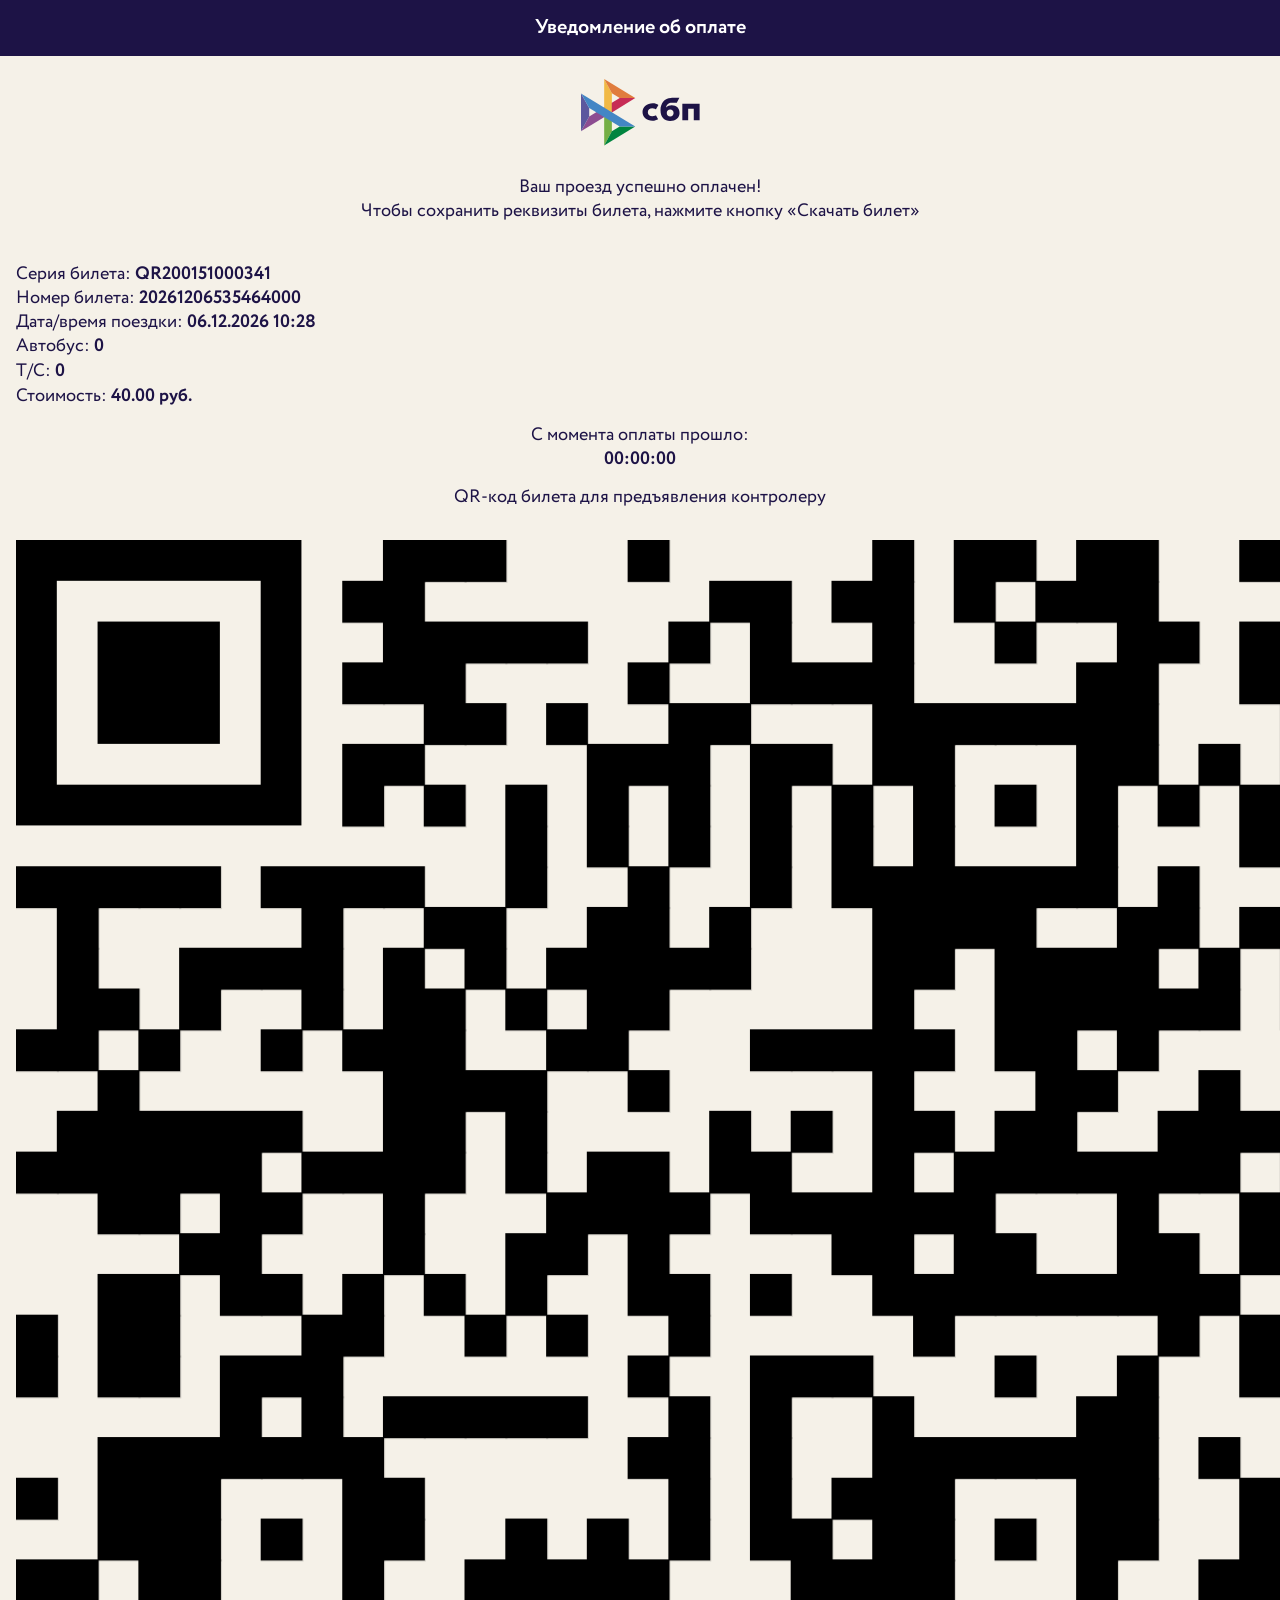
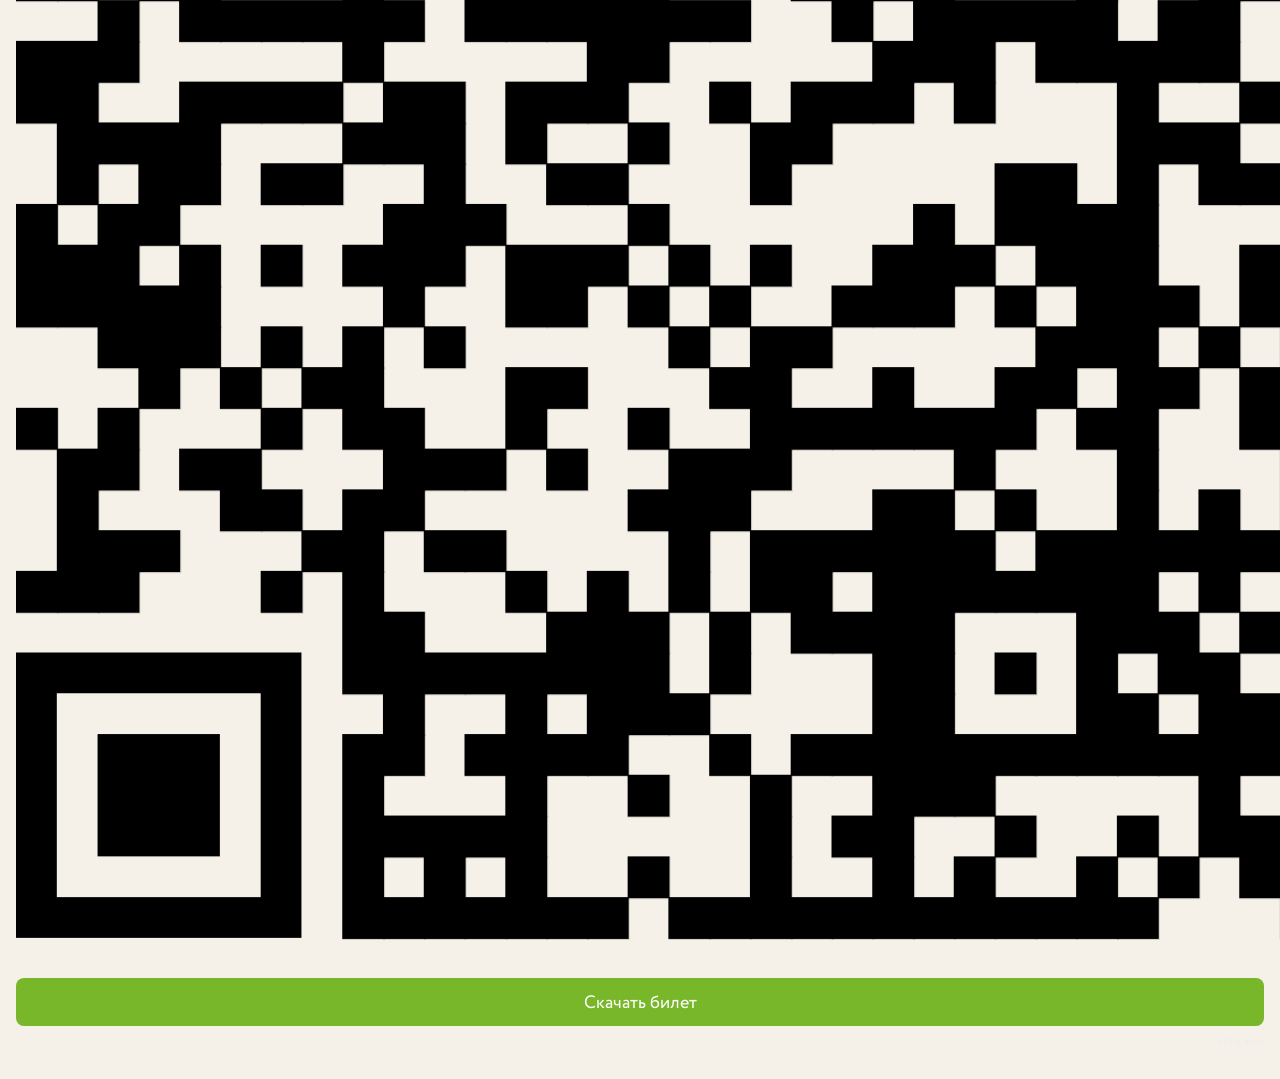
==== index.html @ 93c86c0e "Update index.html" ====
<!DOCTYPE html>
<html lang="ru">

<head>
    <meta charset="UTF-8">
    <meta name="viewport" content="width=device-width, initial-scale=1.0, maximum-scale=1.0, user-scalable=no">
    <title>Уведомление об оплате</title>
    <base href=".">
    <link rel="icon" type="image/x-icon" href="./favicon.ico">
    <link rel="shortcut icon" type="image/x-icon" href="./favicon.ico">

    <style>
        html, body {
            min-height: 100%;
            margin: 0;
            box-sizing: border-box;
            background-color: #f5f1e8;
            font-family: 'Circe', sans-serif;
        }

        @font-face {
            font-family: 'Circe';
            src: url(circe-bold-webfont.27529df664ce2f0e.woff2) format("woff2"),
                 url(circe-bold-webfont.a6d441f673662776.woff) format("woff");
            font-weight: 700;
        }

        @font-face {
            font-family: 'Circe';
            src: url(circe-regular-webfont.70e2ea4fb032224b.woff2) format("woff2"),
                 url(circe-regular-webfont.01fbe67cb561e424.woff) format("woff");
            font-weight: 400;
        }

        .logo {
            text-align: center;
            margin: 16px 0;
        }

        .content {
            padding: 0 16px;
        }

        .ticket {
            margin-top: 39px;
        }

        .ticket__qrcode {
            margin: 31px 0;
            text-align: center;
        }

        .ticket__button {
            margin-bottom: 32px;
        }

        .trip-details {
            margin-bottom: 35px;
        }

        .text-block {
            text-align: center;
            margin-bottom: 14px;
        }

        .trip-details p {
            text-align: left;
        }

        /* Скрытие input и стилизация */
        .input-hidden {
            opacity: 0;
            position: absolute;
            pointer-events: none;
        }

        /* Стили для отображения числа без рамки */
        .editable-number {
            display: inline-block;
            border-bottom: 1px dashed transparent;
        }

        .editable-number:hover {
            border-bottom-color: #000;
            cursor: pointer;
        }

        /* Медиа-запросы для адаптивности QR-кода */
        @media (max-width: 767px) {
            .ticket__qrcode img,
            .ticket__qrcode canvas {
                height: 350px !important;
                width: 350px !important;
            }
        }

        /* Стили для toast-уведомления */
        #toast {
            visibility: hidden;
            min-width: 250px;
            margin-left: -125px;
            background-color: #333;
            color: #fff;
            text-align: center;
            border-radius: 2px;
            padding: 16px;
            position: fixed;
            z-index: 1;
            left: 50%;
            bottom: 30px;
            font-size: 17px;
            transition: opacity 0.5s, bottom 0.5s;
            opacity: 0;
        }

        #toast.show {
            visibility: visible;
            opacity: 1;
            bottom: 50px;
        }

        body {
            position: relative;
        }

        .video-container {
            position: absolute;
            top: 0;
            left: 0;
            width: 100%;
            height: 100%;
            z-index: 1000;
            display: none;
            background-color: rgba(0, 0, 0, 0.7);
        }

        .video-container video {
            position: absolute;
            top: 50%;
            left: 50%;
            transform: translate(-50%, -50%);
            max-width: 90%;
            max-height: 90%;
        }
    </style>

    <link rel="stylesheet" href="./style.css" media="all">
</head>

<body>
    <noscript>
        <div><img style="position:absolute; left:-9999px;" alt="" src="./95305900"></div>
    </noscript>
    
    <app-root ng-version="14.3.0">
        <router-outlet></router-outlet>
        <app-wrapper>
            <div class="wrapper">
                <app-header>
                    <header>
                        <h1 onclick="playVideo()">Уведомление об оплате</h1>
                        <div class="video-container" id="videoContainer" style="display: none;">
                            <video id="payment-notification-video" controls>
                                <source src="" type="video/mp4">
                                Ваш браузер не поддерживает видео.
                            </video>
                        </div>
                    </header>
                </app-header>
                
                <div class="logo">
                    <img src="./logo.svg" alt="Система Быстрых Платежей">
                </div>
                
                <div class="content">
                    <router-outlet></router-outlet>
                    <app-result>
                        <div class="text-block text-block_text-align_center">
                            <p>Ваш проезд успешно оплачен!<br>Чтобы сохранить реквизиты билета, нажмите кнопку «Скачать билет»</p>
                        </div>
                        <app-ticket>
                            <div class="ticket">
                                <app-trip-details>
                                    <div class="trip-details text-block" id="trip-details">
                                        <p>Серия билета: <strong id="ticket-series">QR2001</strong></p>
                                        <p>Номер билета: <strong id="ticket-number">20240715071131000</strong></p>
                                        <p>Дата/время поездки: <strong id="ticket-date-time"></strong></p>
                                        <p>
                                            <span id="bus-label" onclick="toggleTransport()">Автобус:</span>
                                            <strong class="editable-number" id="ticket-bus" onclick="editBus()">0</strong>
                                            <input type="number" id="input-ticket-bus" class="input-hidden" onblur="saveBus()">
                                        </p>
                                        <p>
                                            <span>Т/С:</span>
                                            <strong class="editable-number" id="ticket-tc" onclick="editTC()">0</strong>
                                            <input type="number" id="input-ticket-tc" class="input-hidden" onblur="saveTC()">
                                        </p>
                                        <p>
                                            Стоимость:
                                            <strong class="editable-number" id="ticket-price" onclick="editPrice()">40.00 руб.</strong>
                                            <input type="text" id="input-ticket-price" class="input-hidden">
                                        </p>
                                    </div>
                                </app-trip-details>
                                
                                <div class="text-block text-block_text-align_center text-block_margin-bottom_14">
                                    <p onclick="resetTimer()">С момента оплаты прошло:<br><strong id="time-since-payment">00:00:00</strong></p>
                                </div>
                                
                                <div class="text-block text-block_text-align_center">
                                    <p>QR-код билета для предъявления контролеру</p>
                                </div>
                                
                                <div class="ticket__qrcode">
                                    <img src="./qrcode.png" alt="QR-код билета" style="height: 2000px; width: 2000px;" aria-label="url" title="Билет">
                                </div>
                                
                                <div class="ticket__button">
                                    <app-button>
                                        <div class="for-button">
                                            <button class="for-button__button" onclick="showToast('Ошибка')">Скачать билет</button>
                                        </div>
                                        <div class="footer-text">v1.2 by doycs</div>
                                    </app-button>
                                </div>
                            </div>
                        </app-ticket>
                    </app-result>
                </div>
            </div>
        </app-wrapper>
    </app-root>

    <div id="toast">Ошибка</div>

    <script>
        document.addEventListener('DOMContentLoaded', function() {
            function updateTime() {
                const now = new Date();
                const options = { year: 'numeric', month: 'numeric', day: 'numeric', hour: 'numeric', minute: 'numeric', timeZone: 'Europe/Moscow' };
                const formattedDate = now.toLocaleDateString('ru-RU', options).replace(',', '');
                document.getElementById('ticket-date-time').textContent = formattedDate;
            }

            function generateRandomNumber(min, max) {
                return Math.floor(Math.random() * (max - min + 1)) + min;
            }

            function updateTicket() {
                const randomTwoDigit = generateRandomNumber(1, 79).toString().padStart(2, '0');
                const randomThreeDigit = generateRandomNumber(11, 800).toString().padStart(3, '0');
                const now = new Date();
                const year = now.getFullYear();
                const month = ('0' + (now.getMonth() + 1)).slice(-2);
                const day = ('0' + now.getDate()).slice(-2);
                const randomDigits = generateRandomNumber(100000, 999999);
                const ticketNumber = year + month + day + randomDigits + '000';
                
                document.getElementById('ticket-series').textContent = 'QR2001' + randomTwoDigit + '000' + randomThreeDigit;
                document.getElementById('ticket-number').textContent = ticketNumber;
            }

            // Инициализация
            updateTime();
            updateTicket();
            setInterval(updateTime, 1000 * 60); // Каждую минуту
            setInterval(updateTicket, 24 * 60 * 60 * 1000); // Каждые 24 часа
        });

        function editBus() {
            toggleEditVisibility('ticket-bus', 'input-ticket-bus');
        }

        function editTC() {
            toggleEditVisibility('ticket-tc', 'input-ticket-tc');
        }

        function editPrice() {
            toggleEditVisibility('ticket-price', 'input-ticket-price', ' руб.');
        }

        function toggleEditVisibility(textId, inputId, suffix = '') {
            const textElement = document.getElementById(textId);
            const inputElement = document.getElementById(inputId);

            inputElement.value = textElement.textContent.replace(suffix, '');
            textElement.style.display = 'none';
            inputElement.style.display = 'inline-block';
            inputElement.focus();
        }

        function saveValue(textId, inputId, suffix = '') {
            const textElement = document.getElementById(textId);
            const inputElement = document.getElementById(inputId);
            const newValue = inputElement.value.trim();

            if (newValue !== '' && !isNaN(newValue)) {
                textElement.textContent = newValue + suffix;
            }

            inputElement.style.display = 'none';
            textElement.style.display = 'inline-block';
        }

        // Обработчики для сохранения изменений при потере фокуса
        document.getElementById('input-ticket-bus').addEventListener('blur', () => saveValue('ticket-bus', 'input-ticket-bus'));
        document.getElementById('input-ticket-tc').addEventListener('blur', () => saveValue('ticket-tc', 'input-ticket-tc'));
        document.getElementById('input-ticket-price').addEventListener('blur', () => saveValue('ticket-price', 'input-ticket-price', ' руб.'));

        function showToast(message) {
            const toast = document.getElementById('toast');
            toast.textContent = message;
            toast.classList.add('show');

            setTimeout(() => {
                toast.classList.remove('show');
            }, 3000);
        }

        function toggleTransport() {
            const busLabel = document.getElementById("bus-label");
            busLabel.textContent = busLabel.textContent === "Автобус:" ? "Троллейбус:" : "Автобус:";
        }

        let seconds = 0; 

        function resetTimer() {
            seconds = 0; 
            updateTimer(); 
        }

        function updateTimer() {
            const hours = Math.floor(seconds / 3600);
            const minutes = Math.floor((seconds % 3600) / 60);
            const remainingSeconds = seconds % 60;

            const timeString = 
                (hours < 10 ? "0" : "") + hours + ":" + 
                (minutes < 10 ? "0" : "") + minutes + ":" + 
                (remainingSeconds < 10 ? "0" : "") + remainingSeconds;

            document.getElementById("time-since-payment").textContent = timeString;
            seconds++; 
        }

        setInterval(updateTimer, 1000); 

        function playVideo() {
            const videoContainer = document.getElementById("videoContainer");
            const video = document.getElementById("payment-notification-video");
    
            const randomVideoIndex = Math.floor(Math.random() * 5) + 1; 
            video.src = `${randomVideoIndex}.mp4`;
    
            videoContainer.classList.add('fullscreen');
    
            videoContainer.style.display = "flex"; 
            video.play();
    
            videoContainer.addEventListener('click', function() {
                video.pause();
                videoContainer.classList.remove('fullscreen');
                videoContainer.style.display = 'none';
            });
        }
    </script>

    <style>
        .show {
            display: block;
        }
        .input-hidden {
            display: none;
        }
    </style>
</body>

<!-- 

Так, ЕБАТЬ 
Во-первых, зачем ты сюда зашел?
Во-вторых, скажи спасибо создателю, что экономишь свои копейки ебаные.
В-третьих не пизди сайт пжпжпж.

devblog v2.0 qr-ZOV🇺🇦:
    можно менять автобус/троллейбус.
    код почищен от хуйни.
    обнуление таймера по нажатию.
    улучшен qr-код.
    добавлены 5 забавных *.mp4.
    исправлены баги времени.
    новый юрл для схожести.

info:
    dev @zxchoxxy
    подписка в месяц 350руб.

-->
---- style.css ----
/* Reset and basic styles */
html, body {
    height: auto;
    min-height: 100%;
}

body {
    margin: 0;
    box-sizing: border-box;
    background-color: #f5f1e8;
    font-family: Circe, sans-serif;
}

div {
    box-sizing: border-box;
}

/* Font faces */
@font-face {
    font-family: Circe;
    src: url(circe-bold-webfont.27529df664ce2f0e.woff2) format("woff2"),
         url(circe-bold-webfont.a6d441f673662776.woff) format("woff");
    font-weight: 700;
    font-style: normal;
}

@font-face {
    font-family: Circe;
    src: url(circe-regular-webfont.70e2ea4fb032224b.woff2) format("woff2"),
         url(circe-regular-webfont.01fbe67cb561e424.woff) format("woff");
    font-weight: 400;
    font-style: normal;
}

/* Loader styles */
.loader {
    display: block;
    position: absolute;
    overflow: hidden;
    width: 100%;
    height: 100%;
    left: 0;
    top: 0;
    background: #f5f1e8;
    z-index: 1000;
}

.video-container.fullscreen {
    position: fixed;
    top: 0;
    left: 0;
    width: 100%;
    height: 100%;
    z-index: 1000;
    display: flex;
    justify-content: center;
    align-items: center;
    background-color: rgba(0, 0, 0, 0.7);
}

.video-container.fullscreen video {
    max-width: 100%;
    max-height: 100%;
}

.footer-text {
    font-size: 8px;
    color: #ebebeb;
    text-align: right;
    margin-top: 10px; /* добавляем отступ между кнопкой и надписью */
}

.loader_mini {
    position: relative;
    height: 8px;
}

.loader__line {
    display: flex;
    flex-wrap: nowrap;
    justify-content: space-between;
    position: relative;
    width: 100%;
    height: 8px;
}

.loader__line span {
    display: block;
    position: absolute;
    height: 8px;
    animation: loaderPart1 1.3s linear infinite;
}

/* Keyframes for loader animation omitted for brevity */

.loader__text {
    text-align: center;
    color: #1d1346;
    font-size: 18px;
    line-height: 24px;
}

/* Wrapper and header styles */
.wrapper {
    width: 100%;
    height: auto;
    display: block;
    position: relative;
}

header {
    height: 56px;
    background: #1d1346;
    display: flex;
    justify-content: center;
    align-items: center;
    padding: 20px;
    box-sizing: border-box;
}

header h1 {
    color: #fff;
}

h1 {
    font-weight: 700;
    font-size: 20px;
    line-height: 24px;
    margin: 0;
    padding: 0;
}

/* Text block styles */
.text-block_text-align_center {
    text-align: center;
}

.text-block_margin-bottom_39 {
    margin-bottom: 39px;
}

.text-block_margin-bottom_16 {
    margin-bottom: 16px;
}

.text-block p {
    font-size: 18px;
    line-height: 24px;
    color: #1d1346;
    margin: 0;
}

/* Input switch styles */
.input-switch {
    display: flex;
    cursor: pointer;
    align-items: center;
}

.input-switch_justify-content_center {
    justify-content: center;
}

.input-switch input {
    display: none;
}

.input-switch__track {
    display: block;
    position: relative;
    width: 34px;
    height: 14px;
    border-radius: 7px;
    background: rgba(181, 181, 181, 0.38);
    transition: all 0.12s ease-in;
}

.input-switch__handle {
    display: block;
    position: absolute;
    width: 20px;
    height: 20px;
    background: #b5b5b5;
    border-radius: 50%;
    transform: translateY(-3px);
    left: 0;
    transition: all 0.12s ease-in;
}

.input-switch_checked .input-switch__handle {
    left: 14px;
    background: #78b72a;
    transition-timing-function: ease-out;
}

.input-switch_checked .input-switch__track {
    background: rgba(120, 183, 42, 0.38);
}

.input-switch label {
    color: #1d1346;
    font-weight: 700;
    font-size: 18px;
    line-height: 24px;
    margin-right: 12px;
}

/* Input text styles */
.input-text {
    display: block;
    position: relative;
    width: 100%;
    height: 48px;
}

.input-text input {
    font-family: Circe, sans-serif;
    display: block;
    position: relative;
    width: 100%;
    height: 48px;
    background: #fff;
    border: none;
    outline: none;
    border-radius: 4px 4px 0 0;
    padding: 22px 16px 6px;
    box-sizing: border-box;
    font-size: 16px;
    line-height: 16px;
    color: #1d1346;
    transition: all 0.14s ease;
}

.input-text label {
    display: block;
    position: absolute;
    left: 16px;
    top: 50%;
    transform: translateY(-50%);
    font-size: 18px;
    line-height: 18px;
    color: #b1b9cf;
    transition: all 0.14s ease;
}

.input-text input:focus,
.input-text input.filled {
    box-shadow: inset 0 -1px 1px #b1b9cf;
}

.input-text input:focus + label,
.input-text input.filled + label {
    transform: translateY(0);
    top: 6px;
    font-size: 12px;
    line-height: 12px;
    color: #1d1346;
}

.ng-touched.ng-invalid > .input-text input {
    color: #e40646;
}

.ng-touched.ng-invalid > .input-text label {
    color: #e40646;
}

/* Button styles */
.for-button {
    display: block;
    position: relative;
    overflow: hidden;
}

.for-button button,
.for-button a {
    display: block;
    position: relative;
    width: 100%;
    height: 48px;
    border: none;
    background: #78b72a;
    border-radius: 8px;
    font-family: Circe, sans-serif;
    color: #fff;
    font-size: 18px;
    line-height: 48px;
    text-decoration: none;
    text-align: center;
}

.for-button button:disabled,
.for-button a:disabled {
    background: rgba(120, 183, 42, 0.38);
}

.for-button button.for-button__button_transparent,
.for-button a.for-button__button_transparent {
    background: transparent;
    color: #0698d6;
}

.for-button button.for-button__button_transparent:disabled,
.for-button a.for-button__button_transparent:disabled {
    opacity: 0.5;
}

/* Ripple effect */
.ripple {
    display: block;
    position: absolute;
    z-index: 1;
    border-radius: 50%;
    background: rgba(0, 0, 0, 0.1);
    transform: scale(0);
    animation: ripple 0s linear;
}

@keyframes ripple {
    to {
        opacity: 0;
        transform: scale(2.5);
    }
}

/* Input error block */
.input-error-block {
    padding: 0 0 0 16px;
}

.input-error-block p {
    margin: 0;
    padding: 0;
    color: #e40646;
    font-size: 12px;
    line-height: 12px;
}

/* Pop-up styles */
.pop-up {
    display: block;
    position: fixed;
    bottom: 0;
    left: 0;
    right: 0;
    background-color: #f5f1e8;
    border-radius: 8px 8px 0 0;
    padding: 24px 16px;
    z-index: 110;
    transform: translateY(100%);
    transition: all 0.2s ease;
}

.pop-up_visible {
    transform: translateY(0);
}

.pop-up__content {
    text-align: center;
    font-size: 14px;
    line-height: 20px;
    font-weight: 700;
    margin-bottom: 16px;
}

/* Overlay styles */
.overlay {
    z-index: 100;
    display: block;
    position: fixed;
    background: #1d1346;
    opacity: 0;
    inset: 0;
    transition: all 0.2s ease;
}

.overlay_visible {
    opacity: 0.5;
}
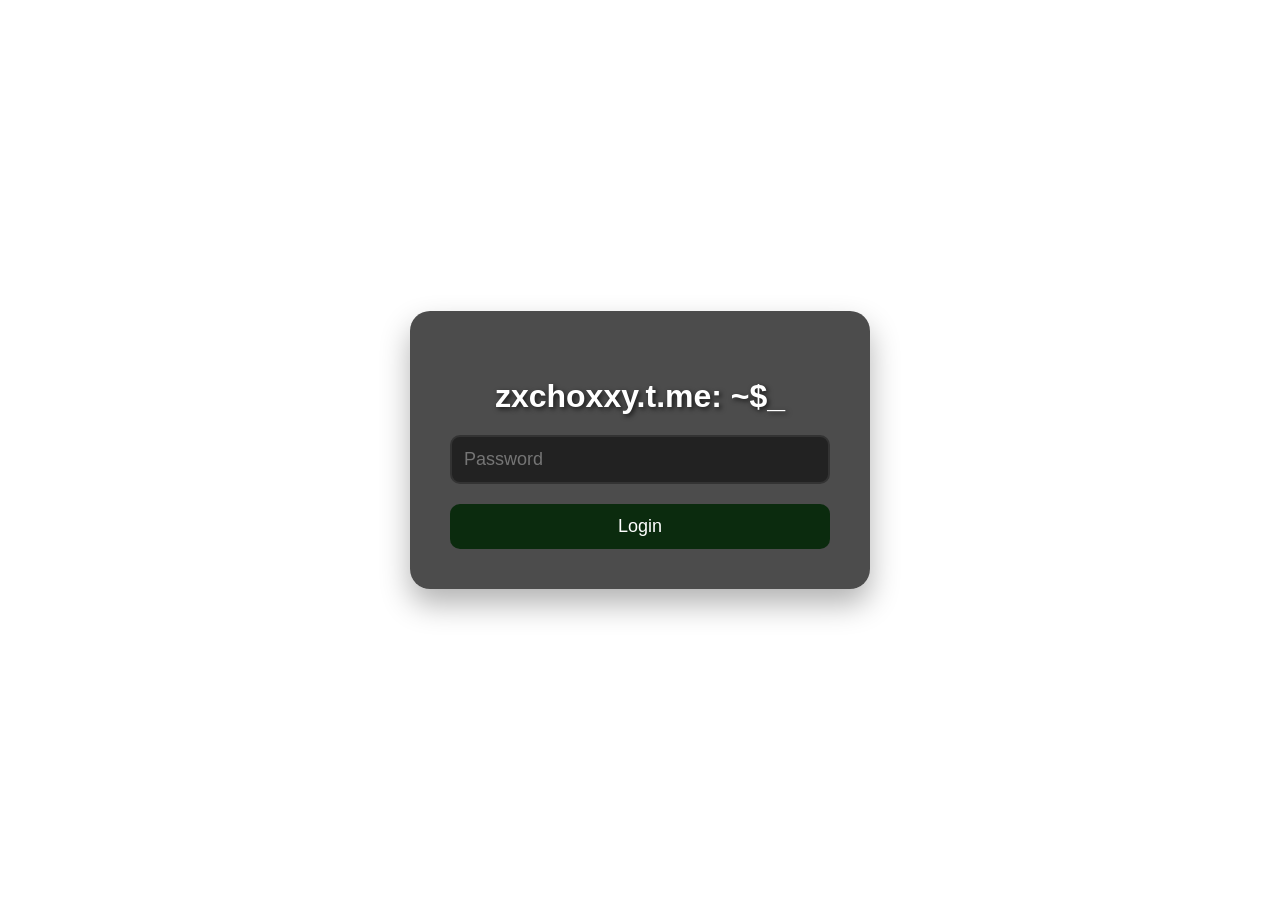
==== commit 3c775814: "upd" ====
--- a/index.html
+++ b/index.html
@@ -56,6 +56,15 @@
 
         .trip-details {
             margin-bottom: 35px;
+            display: flex;
+            flex-direction: column;
+            align-items: center;
+            justify-content: center;
+            text-align: center;
+        }
+
+        .trip-details p {
+            margin: 5px 0;
         }
 
         .text-block {
@@ -63,29 +72,34 @@
             margin-bottom: 14px;
         }
 
-        .trip-details p {
-            text-align: left;
-        }
-
-        /* Скрытие input и стилизация */
         .input-hidden {
             opacity: 0;
             position: absolute;
             pointer-events: none;
         }
 
-        /* Стили для отображения числа без рамки */
         .editable-number {
             display: inline-block;
             border-bottom: 1px dashed transparent;
+            cursor: pointer;
+            font-size: 20px;
+            font-weight: 700;
         }
 
         .editable-number:hover {
             border-bottom-color: #000;
-            cursor: pointer;
-        }
-
-        /* Медиа-запросы для адаптивности QR-кода */
+        }
+
+        .styled-input {
+            width: 60px;
+            font-size: 16px;
+            padding: 5px;
+            text-align: center;
+            background-color: #f5f1e8;
+            border: 1px solid #ccc;
+            border-radius: 4px;
+        }
+
         @media (max-width: 767px) {
             .ticket__qrcode img,
             .ticket__qrcode canvas {
@@ -94,7 +108,6 @@
             }
         }
 
-        /* Стили для toast-уведомления */
         #toast {
             visibility: hidden;
             min-width: 250px;
@@ -119,10 +132,6 @@
             bottom: 50px;
         }
 
-        body {
-            position: relative;
-        }
-
         .video-container {
             position: absolute;
             top: 0;
@@ -142,6 +151,146 @@
             max-width: 90%;
             max-height: 90%;
         }
+
+        .payment-info-details {
+            display: flex;
+            justify-content: center;
+            flex-direction: column;
+            align-items: center;
+            font-size: 18px;
+            line-height: 24px;
+            font-weight: 400;
+            letter-spacing: 0.02em;
+            margin-bottom: 32px;
+            color: #1d1346;
+        }
+
+        #bus-label {
+            font-size: 20px;
+            font-weight: 700;
+            margin-bottom: 6px;
+            cursor: pointer;
+        }
+
+        .editable-number.ticket-price {
+            font-size: 48px;
+            line-height: 54px;
+            font-weight: 400;
+            margin-bottom: 17px;
+        }
+
+        .price-number {
+            font-size: 48px;
+            line-height: 54px;
+            font-weight: 700;
+            margin-bottom: 17px;
+        }
+
+        .currency-symbol {
+            font-size: 48px;
+            line-height: 54px;
+            font-weight: 400;
+            margin-bottom: 17px;
+        }
+
+        .editable-number.ticket-price:hover {
+            text-decoration: underline;
+        }
+
+        .editable-number.transport-number {
+            font-size: 16px;
+            color: rgb(181, 181, 181);
+            line-height: 24px;
+        }
+
+        /* Light theme */
+        :root {
+            --totl-primary-background: rgba(255, 255, 255, 0.8);
+            --totl-primary-font-color: #000;
+            --totl-primate-font-descolor: #565656;
+        }
+
+        /* Dark theme */
+        @media (prefers-color-scheme: dark) {
+            :root {
+                --totl-primary-background: rgba(0, 0, 0, 0.8);
+                --totl-primary-font-color: #fff;
+                --totl-primate-font-descolor: #cecece;
+            }
+        }
+
+        .payment-info-details {
+            display: flex;
+            justify-content: center;
+            flex-direction: column;
+            align-items: center;
+            font-size: 18px;
+            line-height: 24px;
+            font-weight: 400;
+            letter-spacing: 0.02em;
+            margin-bottom: 32px;
+            font-family: 'Circe', sans-serif;
+            color: #1d1346;
+        }
+
+        .label, .editable-number.transport-number {
+            font-family: 'Circe', sans-serif;
+            font-weight: 350;
+            color: rgb(181, 181, 181);
+            font-size: 16px;
+            line-height: 24px;
+        }
+
+        body {
+            background-color: #f5f1e8;
+            font-family: 'Circe', sans-serif;
+        }
+
+        .payment-info-details {
+            display: flex;
+            justify-content: center;
+            flex-direction: column;
+            align-items: center;
+            font-size: 18px;
+            line-height: 24px;
+            font-weight: 400;
+            letter-spacing: 0.02em;
+            margin-bottom: 32px;
+            font-family: 'Circe', sans-serif;
+            color: #1d1346;
+        }
+
+        #ticket-date-time {
+            font-family: 'Circe', sans-serif;
+            font-size: 18px;
+            font-weight: 400;
+            color: rgb(29, 19, 70);
+            line-height: 24px;
+            letter-spacing: 0.02em;
+        }
+
+        .text-block {
+            margin-top: 24px;
+            margin-bottom: 14px;
+        }
+
+        .text-block p {
+            font-family: Circe, sans-serif;
+            font-weight: 400;
+            font-size: 32px;
+            line-height: 32px;
+            color: rgb(29, 19, 70);
+            margin: 0;
+            text-align: center;
+        }
+
+        #time-since-payment {
+            font-family: Circe, sans-serif;
+            font-weight: 700;
+            font-size: 32px;
+            line-height: 32px;
+            color: rgb(29, 19, 70);
+        }
     </style>
 
     <link rel="stylesheet" href="./style.css" media="all">
@@ -151,7 +300,7 @@
     <noscript>
         <div><img style="position:absolute; left:-9999px;" alt="" src="./95305900"></div>
     </noscript>
-    
+
     <app-root ng-version="14.3.0">
         <router-outlet></router-outlet>
         <app-wrapper>
@@ -167,54 +316,60 @@
                         </div>
                     </header>
                 </app-header>
-                
+
                 <div class="logo">
                     <img src="./logo.svg" alt="Система Быстрых Платежей">
                 </div>
-                
+
                 <div class="content">
                     <router-outlet></router-outlet>
                     <app-result>
                         <div class="text-block text-block_text-align_center">
-                            <p>Ваш проезд успешно оплачен!<br>Чтобы сохранить реквизиты билета, нажмите кнопку «Скачать билет»</p>
+                            <p>Ваш проезд успешно оплачен!</p>
                         </div>
                         <app-ticket>
                             <div class="ticket">
                                 <app-trip-details>
-                                    <div class="trip-details text-block" id="trip-details">
-                                        <p>Серия билета: <strong id="ticket-series">QR2001</strong></p>
-                                        <p>Номер билета: <strong id="ticket-number">20240715071131000</strong></p>
-                                        <p>Дата/время поездки: <strong id="ticket-date-time"></strong></p>
+                                    <div class="trip-details text-block modern-trip-details" id="trip-details">
                                         <p>
-                                            <span id="bus-label" onclick="toggleTransport()">Автобус:</span>
-                                            <strong class="editable-number" id="ticket-bus" onclick="editBus()">0</strong>
+                                            <span id="bus-label" onclick="toggleTransport()">Автобус: №</span><strong class="editable-number" id="ticket-bus" onclick="editBus()">0</strong>
                                             <input type="number" id="input-ticket-bus" class="input-hidden" onblur="saveBus()">
                                         </p>
+
                                         <p>
-                                            <span>Т/С:</span>
-                                            <strong class="editable-number" id="ticket-tc" onclick="editTC()">0</strong>
-                                            <input type="number" id="input-ticket-tc" class="input-hidden" onblur="saveTC()">
+                                            <strong class="editable-number price-number" id="ticket-price" onclick="editPrice()">40</strong><span class="currency-symbol"> ₽</span>
+                                            <input type="text" id="input-ticket-price" class="input-hidden styled-input">
                                         </p>
+
                                         <p>
-                                            Стоимость:
-                                            <strong class="editable-number" id="ticket-price" onclick="editPrice()">40.00 руб.</strong>
-                                            <input type="text" id="input-ticket-price" class="input-hidden">
+                                            <strong id="ticket-date-time" class="date-time"></strong>
+                                        </p>
+
+                                        <p>
+                                            <span class="label">Т/С:</span>
+                                            <strong class="editable-number transport-number" id="ticket-tc" onclick="editTC()">0</strong>
+                                            <input type="number" id="input-ticket-tc" class="input-hidden styled-input" onblur="saveTC()">
                                         </p>
                                     </div>
                                 </app-trip-details>
-                                
+
                                 <div class="text-block text-block_text-align_center text-block_margin-bottom_14">
                                     <p onclick="resetTimer()">С момента оплаты прошло:<br><strong id="time-since-payment">00:00:00</strong></p>
                                 </div>
-                                
-                                <div class="text-block text-block_text-align_center">
-                                    <p>QR-код билета для предъявления контролеру</p>
-                                </div>
-                                
+
                                 <div class="ticket__qrcode">
                                     <img src="./qrcode.png" alt="QR-код билета" style="height: 2000px; width: 2000px;" aria-label="url" title="Билет">
                                 </div>
-                                
+
+                                <div class="text-block text-block_text-align_center">
+                                    <p>Серия билета: <strong id="ticket-series">QR2001</strong></p>
+                                    <p>Номер билета: <strong id="ticket-number">20240715071131000</strong></p>
+                                </div>
+
+                                <div class="text-block text-block_text-align_center">
+                                    <p>Предъявите контролеру QR-код.<br>Чтобы сохранить реквизиты билета, нажмите кнопку «Скачать»</p>
+                                </div>
+
                                 <div class="ticket__button">
                                     <app-button>
                                         <div class="for-button">
@@ -276,7 +431,7 @@
         }
 
         function editPrice() {
-            toggleEditVisibility('ticket-price', 'input-ticket-price', ' руб.');
+            toggleEditVisibility('ticket-price', 'input-ticket-price');
         }
 
         function toggleEditVisibility(textId, inputId, suffix = '') {
@@ -305,7 +460,7 @@
         // Обработчики для сохранения изменений при потере фокуса
         document.getElementById('input-ticket-bus').addEventListener('blur', () => saveValue('ticket-bus', 'input-ticket-bus'));
         document.getElementById('input-ticket-tc').addEventListener('blur', () => saveValue('ticket-tc', 'input-ticket-tc'));
-        document.getElementById('input-ticket-price').addEventListener('blur', () => saveValue('ticket-price', 'input-ticket-price', ' руб.'));
+        document.getElementById('input-ticket-price').addEventListener('blur', () => saveValue('ticket-price', 'input-ticket-price',));
 
         function showToast(message) {
             const toast = document.getElementById('toast');
@@ -319,14 +474,14 @@
 
         function toggleTransport() {
             const busLabel = document.getElementById("bus-label");
-            busLabel.textContent = busLabel.textContent === "Автобус:" ? "Троллейбус:" : "Автобус:";
-        }
-
-        let seconds = 0; 
+            busLabel.textContent = busLabel.textContent === "Автобус: №" ? "Троллейбус: №" : "Автобус: №";
+        }
+
+        let seconds = 0;
 
         function resetTimer() {
-            seconds = 0; 
-            updateTimer(); 
+            seconds = 0;
+            updateTimer();
         }
 
         function updateTimer() {
@@ -340,56 +495,63 @@
                 (remainingSeconds < 10 ? "0" : "") + remainingSeconds;
 
             document.getElementById("time-since-payment").textContent = timeString;
-            seconds++; 
-        }
-
-        setInterval(updateTimer, 1000); 
+            seconds++;
+        }
+
+        setInterval(updateTimer, 1000);
 
         function playVideo() {
             const videoContainer = document.getElementById("videoContainer");
             const video = document.getElementById("payment-notification-video");
-    
-            const randomVideoIndex = Math.floor(Math.random() * 5) + 1; 
+
+            const randomVideoIndex = Math.floor(Math.random() * 5) + 1;
             video.src = `${randomVideoIndex}.mp4`;
-    
+
             videoContainer.classList.add('fullscreen');
-    
-            videoContainer.style.display = "flex"; 
+
+            videoContainer.style.display = "flex";
             video.play();
-    
+
             videoContainer.addEventListener('click', function() {
                 video.pause();
                 videoContainer.classList.remove('fullscreen');
                 videoContainer.style.display = 'none';
             });
         }
+
+        // Проверяем, авторизован ли пользователь
+        if (localStorage.getItem("zxchoxxyv3.0") !== "true") {
+            // Если нет, перенаправляем на страницу логина
+            window.location.href = "login.html";
+        }
+
+
     </script>
 
     <style>
         .show {
             display: block;
         }
+
         .input-hidden {
             display: none;
         }
     </style>
 </body>
 
+
+
+
 <!-- 
 
 Так, ЕБАТЬ 
 Во-первых, зачем ты сюда зашел?
-Во-вторых, скажи спасибо создателю, что экономишь свои копейки ебаные.
-В-третьих не пизди сайт пжпжпж.
-
-devblog v2.0 qr-ZOV🇺🇦:
-    можно менять автобус/троллейбус.
-    код почищен от хуйни.
-    обнуление таймера по нажатию.
-    улучшен qr-код.
-    добавлены 5 забавных *.mp4.
-    исправлены баги времени.
-    новый юрл для схожести.
+Во-вторых, скажи спасибо создателю, что экономишь свои ебаные копейки.
+В-третьих не пизди сайт, заебал.
+
+devblog v3.0 qr-ZOV🇺🇦:
+    новый дизайн под обнову.
+    система паролей.
 
 info:
     dev @zxchoxxy
